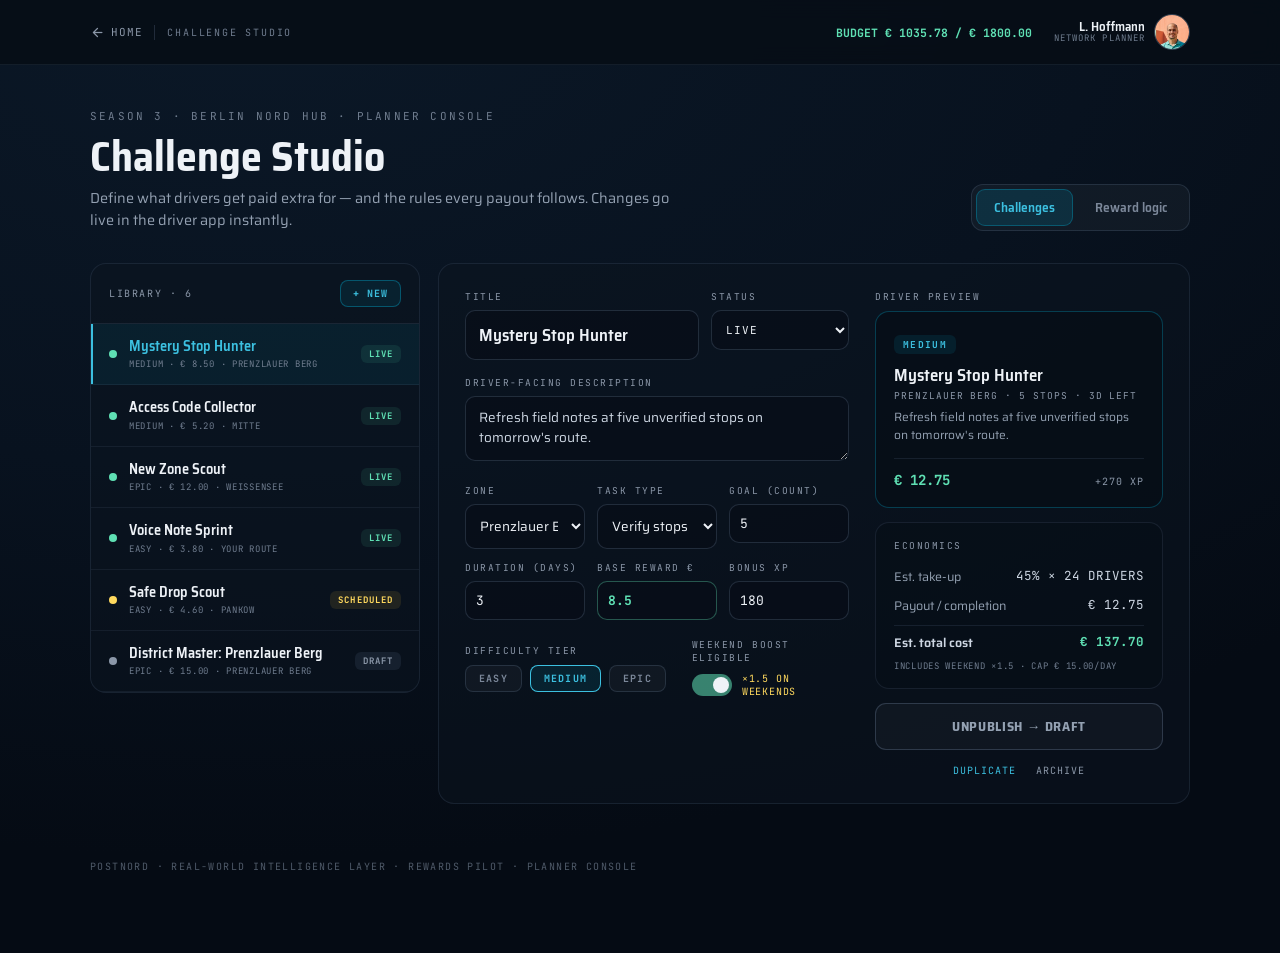
==== challenge-studio.html @ 383982cd "Implement Challenge Studio planner console Faithful implementation of 'Challenge Studio.dc.html' fro" ====
<!DOCTYPE html>
<html lang="en">
<head>
<meta charset="utf-8">
<meta name="viewport" content="width=device-width, initial-scale=1">
<title>Challenge Studio · PostNord Berlin Nord</title>
<link rel="icon" href="data:image/svg+xml,<svg xmlns=%22http://www.w3.org/2000/svg%22 viewBox=%220 0 100 100%22><text y=%22.9em%22 font-size=%2290%22>🎛️</text></svg>">
<link rel="stylesheet" href="fonts.css">
<link rel="stylesheet" href="styles.css">
<style>
  body { min-width: 1240px; }
</style>
</head>
<body>
<div id="app"></div>
<noscript>
  <div style="padding:40px;font-family:system-ui,sans-serif;color:#eef2f7;background:#08121f;">
    Challenge Studio needs JavaScript enabled.
  </div>
</noscript>
<script src="studio.js"></script>
</body>
</html>
---- fonts.css ----
/* Vendored Google Fonts: Saira, Saira Semi Condensed, JetBrains Mono, Material Symbols Rounded */
@font-face {
  font-family: 'JetBrains Mono';
  font-style: normal;
  font-weight: 400;
  font-display: swap;
  src: url(assets/fonts/JetBrainsMono-400-latin-ext-0.woff2) format('woff2');
  unicode-range: U+0100-02BA, U+02BD-02C5, U+02C7-02CC, U+02CE-02D7, U+02DD-02FF, U+0304, U+0308, U+0329, U+1D00-1DBF, U+1E00-1E9F, U+1EF2-1EFF, U+2020, U+20A0-20AB, U+20AD-20C0, U+2113, U+2C60-2C7F, U+A720-A7FF;
}
@font-face {
  font-family: 'JetBrains Mono';
  font-style: normal;
  font-weight: 400;
  font-display: swap;
  src: url(assets/fonts/JetBrainsMono-400-latin-1.woff2) format('woff2');
  unicode-range: U+0000-00FF, U+0131, U+0152-0153, U+02BB-02BC, U+02C6, U+02DA, U+02DC, U+0304, U+0308, U+0329, U+2000-206F, U+20AC, U+2122, U+2191, U+2193, U+2212, U+2215, U+FEFF, U+FFFD;
}
@font-face {
  font-family: 'JetBrains Mono';
  font-style: normal;
  font-weight: 500;
  font-display: swap;
  src: url(assets/fonts/JetBrainsMono-500-latin-ext-2.woff2) format('woff2');
  unicode-range: U+0100-02BA, U+02BD-02C5, U+02C7-02CC, U+02CE-02D7, U+02DD-02FF, U+0304, U+0308, U+0329, U+1D00-1DBF, U+1E00-1E9F, U+1EF2-1EFF, U+2020, U+20A0-20AB, U+20AD-20C0, U+2113, U+2C60-2C7F, U+A720-A7FF;
}
@font-face {
  font-family: 'JetBrains Mono';
  font-style: normal;
  font-weight: 500;
  font-display: swap;
  src: url(assets/fonts/JetBrainsMono-500-latin-3.woff2) format('woff2');
  unicode-range: U+0000-00FF, U+0131, U+0152-0153, U+02BB-02BC, U+02C6, U+02DA, U+02DC, U+0304, U+0308, U+0329, U+2000-206F, U+20AC, U+2122, U+2191, U+2193, U+2212, U+2215, U+FEFF, U+FFFD;
}
@font-face {
  font-family: 'JetBrains Mono';
  font-style: normal;
  font-weight: 700;
  font-display: swap;
  src: url(assets/fonts/JetBrainsMono-700-latin-ext-4.woff2) format('woff2');
  unicode-range: U+0100-02BA, U+02BD-02C5, U+02C7-02CC, U+02CE-02D7, U+02DD-02FF, U+0304, U+0308, U+0329, U+1D00-1DBF, U+1E00-1E9F, U+1EF2-1EFF, U+2020, U+20A0-20AB, U+20AD-20C0, U+2113, U+2C60-2C7F, U+A720-A7FF;
}
@font-face {
  font-family: 'JetBrains Mono';
  font-style: normal;
  font-weight: 700;
  font-display: swap;
  src: url(assets/fonts/JetBrainsMono-700-latin-5.woff2) format('woff2');
  unicode-range: U+0000-00FF, U+0131, U+0152-0153, U+02BB-02BC, U+02C6, U+02DA, U+02DC, U+0304, U+0308, U+0329, U+2000-206F, U+20AC, U+2122, U+2191, U+2193, U+2212, U+2215, U+FEFF, U+FFFD;
}
@font-face {
  font-family: 'Saira';
  font-style: normal;
  font-weight: 400;
  font-stretch: 100%;
  font-display: swap;
  src: url(assets/fonts/Saira-400-latin-ext-6.woff2) format('woff2');
  unicode-range: U+0100-02BA, U+02BD-02C5, U+02C7-02CC, U+02CE-02D7, U+02DD-02FF, U+0304, U+0308, U+0329, U+1D00-1DBF, U+1E00-1E9F, U+1EF2-1EFF, U+2020, U+20A0-20AB, U+20AD-20C0, U+2113, U+2C60-2C7F, U+A720-A7FF;
}
@font-face {
  font-family: 'Saira';
  font-style: normal;
  font-weight: 400;
  font-stretch: 100%;
  font-display: swap;
  src: url(assets/fonts/Saira-400-latin-7.woff2) format('woff2');
  unicode-range: U+0000-00FF, U+0131, U+0152-0153, U+02BB-02BC, U+02C6, U+02DA, U+02DC, U+0304, U+0308, U+0329, U+2000-206F, U+20AC, U+2122, U+2191, U+2193, U+2212, U+2215, U+FEFF, U+FFFD;
}
@font-face {
  font-family: 'Saira';
  font-style: normal;
  font-weight: 500;
  font-stretch: 100%;
  font-display: swap;
  src: url(assets/fonts/Saira-500-latin-ext-8.woff2) format('woff2');
  unicode-range: U+0100-02BA, U+02BD-02C5, U+02C7-02CC, U+02CE-02D7, U+02DD-02FF, U+0304, U+0308, U+0329, U+1D00-1DBF, U+1E00-1E9F, U+1EF2-1EFF, U+2020, U+20A0-20AB, U+20AD-20C0, U+2113, U+2C60-2C7F, U+A720-A7FF;
}
@font-face {
  font-family: 'Saira';
  font-style: normal;
  font-weight: 500;
  font-stretch: 100%;
  font-display: swap;
  src: url(assets/fonts/Saira-500-latin-9.woff2) format('woff2');
  unicode-range: U+0000-00FF, U+0131, U+0152-0153, U+02BB-02BC, U+02C6, U+02DA, U+02DC, U+0304, U+0308, U+0329, U+2000-206F, U+20AC, U+2122, U+2191, U+2193, U+2212, U+2215, U+FEFF, U+FFFD;
}
@font-face {
  font-family: 'Saira';
  font-style: normal;
  font-weight: 600;
  font-stretch: 100%;
  font-display: swap;
  src: url(assets/fonts/Saira-600-latin-ext-10.woff2) format('woff2');
  unicode-range: U+0100-02BA, U+02BD-02C5, U+02C7-02CC, U+02CE-02D7, U+02DD-02FF, U+0304, U+0308, U+0329, U+1D00-1DBF, U+1E00-1E9F, U+1EF2-1EFF, U+2020, U+20A0-20AB, U+20AD-20C0, U+2113, U+2C60-2C7F, U+A720-A7FF;
}
@font-face {
  font-family: 'Saira';
  font-style: normal;
  font-weight: 600;
  font-stretch: 100%;
  font-display: swap;
  src: url(assets/fonts/Saira-600-latin-11.woff2) format('woff2');
  unicode-range: U+0000-00FF, U+0131, U+0152-0153, U+02BB-02BC, U+02C6, U+02DA, U+02DC, U+0304, U+0308, U+0329, U+2000-206F, U+20AC, U+2122, U+2191, U+2193, U+2212, U+2215, U+FEFF, U+FFFD;
}
@font-face {
  font-family: 'Saira Semi Condensed';
  font-style: normal;
  font-weight: 500;
  font-display: swap;
  src: url(assets/fonts/SairaSemiCondensed-500-latin-ext-12.woff2) format('woff2');
  unicode-range: U+0100-02BA, U+02BD-02C5, U+02C7-02CC, U+02CE-02D7, U+02DD-02FF, U+0304, U+0308, U+0329, U+1D00-1DBF, U+1E00-1E9F, U+1EF2-1EFF, U+2020, U+20A0-20AB, U+20AD-20C0, U+2113, U+2C60-2C7F, U+A720-A7FF;
}
@font-face {
  font-family: 'Saira Semi Condensed';
  font-style: normal;
  font-weight: 500;
  font-display: swap;
  src: url(assets/fonts/SairaSemiCondensed-500-latin-13.woff2) format('woff2');
  unicode-range: U+0000-00FF, U+0131, U+0152-0153, U+02BB-02BC, U+02C6, U+02DA, U+02DC, U+0304, U+0308, U+0329, U+2000-206F, U+20AC, U+2122, U+2191, U+2193, U+2212, U+2215, U+FEFF, U+FFFD;
}
@font-face {
  font-family: 'Saira Semi Condensed';
  font-style: normal;
  font-weight: 600;
  font-display: swap;
  src: url(assets/fonts/SairaSemiCondensed-600-latin-ext-14.woff2) format('woff2');
  unicode-range: U+0100-02BA, U+02BD-02C5, U+02C7-02CC, U+02CE-02D7, U+02DD-02FF, U+0304, U+0308, U+0329, U+1D00-1DBF, U+1E00-1E9F, U+1EF2-1EFF, U+2020, U+20A0-20AB, U+20AD-20C0, U+2113, U+2C60-2C7F, U+A720-A7FF;
}
@font-face {
  font-family: 'Saira Semi Condensed';
  font-style: normal;
  font-weight: 600;
  font-display: swap;
  src: url(assets/fonts/SairaSemiCondensed-600-latin-15.woff2) format('woff2');
  unicode-range: U+0000-00FF, U+0131, U+0152-0153, U+02BB-02BC, U+02C6, U+02DA, U+02DC, U+0304, U+0308, U+0329, U+2000-206F, U+20AC, U+2122, U+2191, U+2193, U+2212, U+2215, U+FEFF, U+FFFD;
}
@font-face {
  font-family: 'Saira Semi Condensed';
  font-style: normal;
  font-weight: 700;
  font-display: swap;
  src: url(assets/fonts/SairaSemiCondensed-700-latin-ext-16.woff2) format('woff2');
  unicode-range: U+0100-02BA, U+02BD-02C5, U+02C7-02CC, U+02CE-02D7, U+02DD-02FF, U+0304, U+0308, U+0329, U+1D00-1DBF, U+1E00-1E9F, U+1EF2-1EFF, U+2020, U+20A0-20AB, U+20AD-20C0, U+2113, U+2C60-2C7F, U+A720-A7FF;
}
@font-face {
  font-family: 'Saira Semi Condensed';
  font-style: normal;
  font-weight: 700;
  font-display: swap;
  src: url(assets/fonts/SairaSemiCondensed-700-latin-17.woff2) format('woff2');
  unicode-range: U+0000-00FF, U+0131, U+0152-0153, U+02BB-02BC, U+02C6, U+02DA, U+02DC, U+0304, U+0308, U+0329, U+2000-206F, U+20AC, U+2122, U+2191, U+2193, U+2212, U+2215, U+FEFF, U+FFFD;
}
@font-face {
  font-family: 'Material Symbols Rounded';
  font-style: normal;
  font-weight: 400;
  font-display: swap;
  src: url(assets/fonts/MaterialSymbolsRounded-400-var.woff2) format('woff2');
}
---- styles.css ----
* { box-sizing: border-box; }

body {
  margin: 0;
  min-height: 100vh;
  min-width: 1180px;
  background: radial-gradient(120% 90% at 20% 0%, #0b1827 0%, #08121f 55%, #050b14 100%);
  font-family: 'Saira', system-ui, sans-serif;
  color: #eef2f7;
}

a, a:link, a:visited { color: #ffffff; text-decoration: none; }
a:hover { color: #3cc0e0; }

@keyframes sheen {
  0%   { transform: translateX(-140%); }
  100% { transform: translateX(340%); }
}

/* Material Symbols icon helper */
.msr {
  font-family: 'Material Symbols Rounded';
  font-feature-settings: 'liga';
}
.msr.fill { font-variation-settings: 'FILL' 1; }

/* Hover states (the markup is rendered from JS with inline styles,
   so hover-only rules live here and override with !important). */
.hover-lift { transition: transform .15s ease; }
.hover-lift:hover { transform: translateY(-1px); }

.card-hover-cyan { transition: border-color .18s ease; }
.card-hover-cyan:hover { border-color: rgba(4, 152, 186, .4) !important; }

.card-hover-gold { transition: border-color .18s ease; }
.card-hover-gold:hover { border-color: rgba(245, 197, 66, .35) !important; }

.btn-start:hover { background: rgba(4, 152, 186, .2) !important; }

/* Google Maps embed, re-tinted to match the dark UI. The white base (and
 * the map's light tiles) invert to dark; hue-rotate keeps colors sane. */
.map-dark iframe {
  filter: invert(90%) hue-rotate(180deg) saturate(.75) contrast(.95);
  background: #fff;
}

/* Form fields (Challenge Studio) */
input:focus, textarea:focus, select:focus { border-color: rgba(4, 152, 186, .55) !important; }

/* Zone stops: link into Street View, reveal the hint on hover */
a.stop-link { color: #eef2f7; }
a.stop-link:hover { color: #3cc0e0; }
a.stop-link:hover .stop-peek { opacity: 1 !important; }
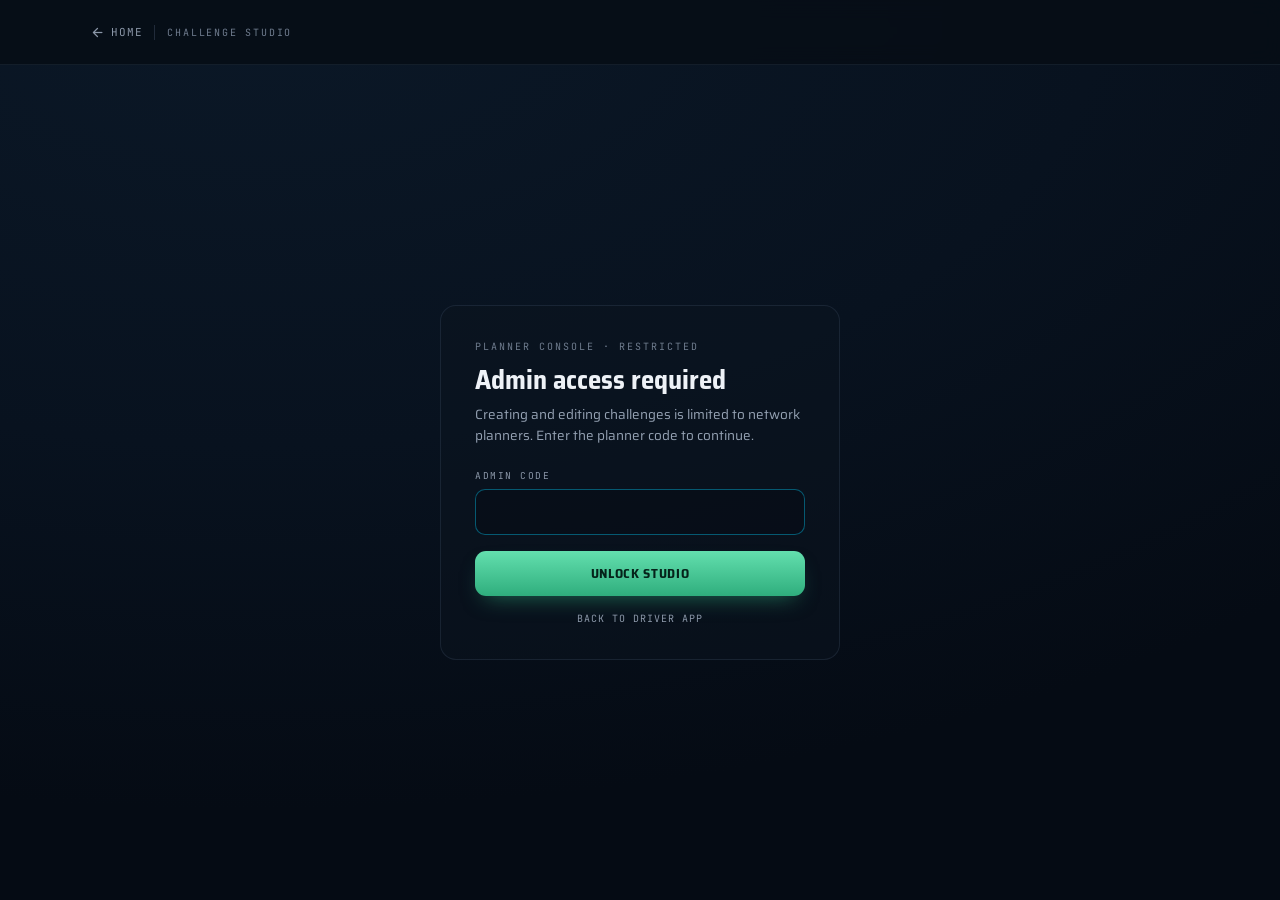
==== commit e45224a3: "Gate Challenge Studio behind an admin role The studio now opens on a lock screen; the planner code (" ====
--- a/challenge-studio.html
+++ b/challenge-studio.html
@@ -18,6 +18,7 @@
     Challenge Studio needs JavaScript enabled.
   </div>
 </noscript>
+<script src="auth.js"></script>
 <script src="studio.js"></script>
 </body>
 </html>
